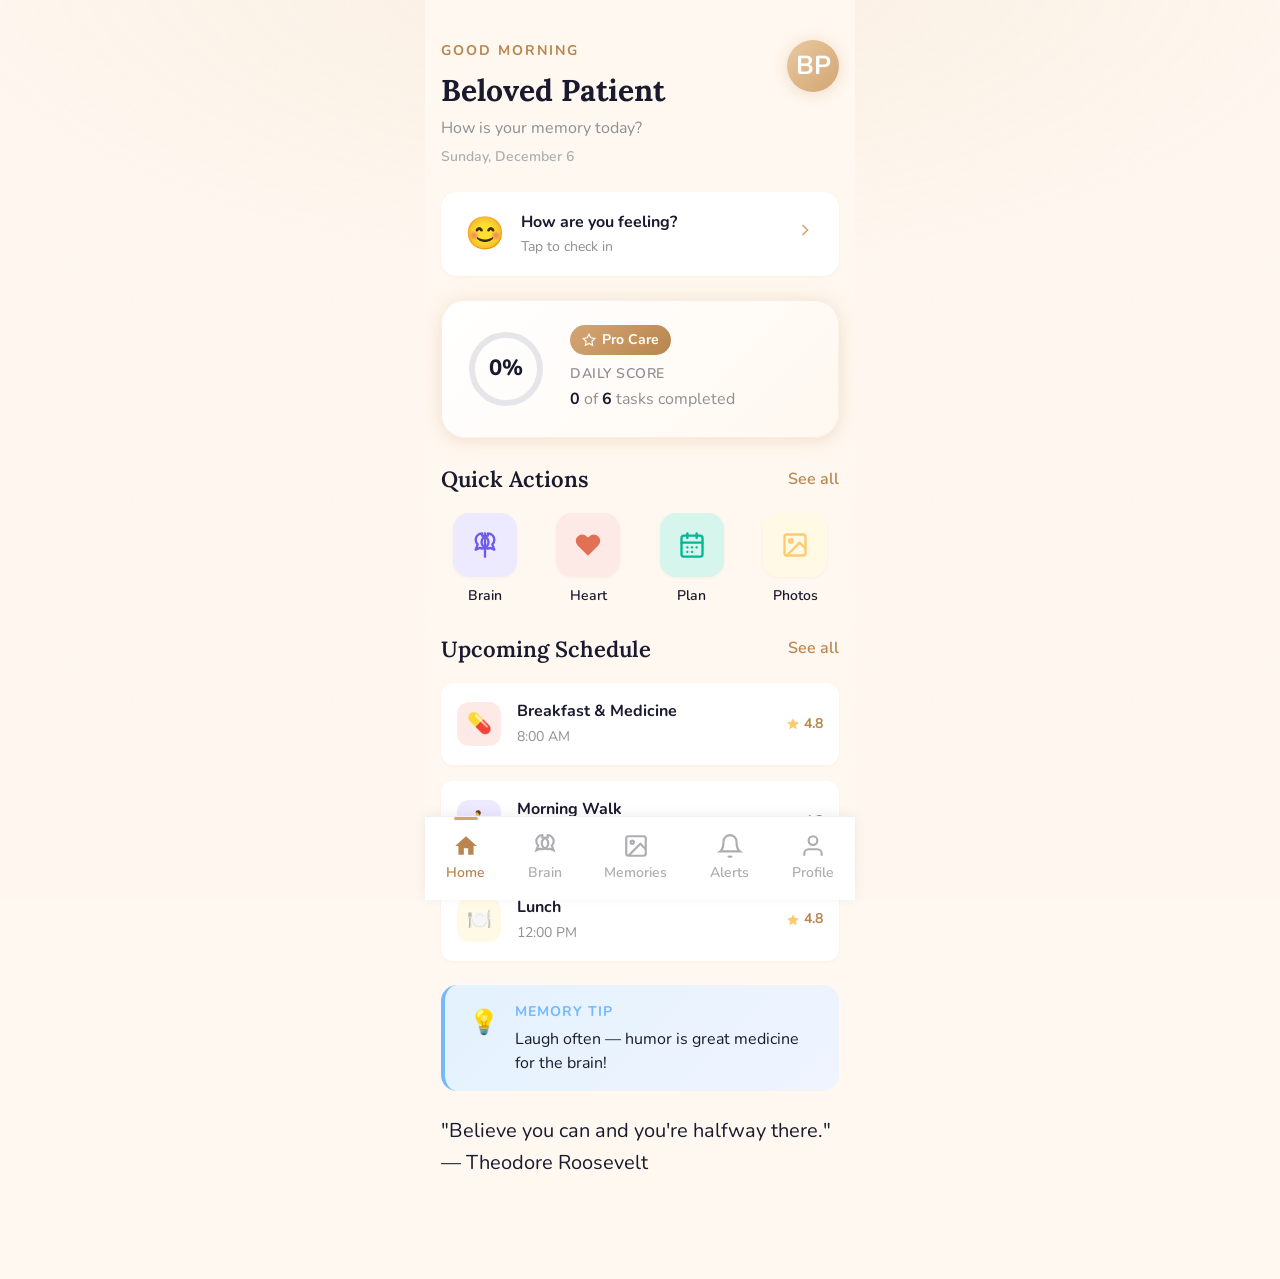
==== dashboard.html @ f06dc008 "v0.1" ====
<!doctype html>
<html lang="en">
  <head>
    <meta charset="UTF-8" />
    <meta
      name="viewport"
      content="width=device-width, initial-scale=1.0, user-scalable=no"
    />
    <meta name="theme-color" content="#D4A574" />
    <meta
      name="description"
      content="Aurea — Early Alzheimer's Care & Caregiver Support"
    />
    <link rel="manifest" href="/manifest.json" />
    <title>Aurea — Care Dashboard</title>
    <link rel="preconnect" href="https://fonts.googleapis.com" />
    <link
      href="https://fonts.googleapis.com/css2?family=Lora:wght@500;600;700&family=Nunito:wght@400;600;700;800&display=swap"
      rel="stylesheet"
    />
    <link rel="stylesheet" href="../assets/css/style.css" />
    <link rel="stylesheet" href="../assets/css/components.css" />
    <link rel="stylesheet" href="../assets/css/dashboard.css" />
    <link rel="icon" type="image/png" href="/assets/icons/aurea.png" />
    <link rel="apple-touch-icon" href="/assets/icons/aurea.png" />
  </head>
  <body>
    <!-- Loading Screen -->
    <div class="loading-screen" id="loadingScreen">
      <img
        src="/assets/icons/aurea.png"
        alt="Aurea"
        style="
          width: 64px;
          height: 64px;
          border-radius: 16px;
          margin-bottom: 12px;
        "
      />
      <div class="logo">Aurea</div>
      <div class="spinner"></div>
    </div>

    <div class="app-container" id="app">
      <div class="page-content page-enter">
        <!-- ===== HEADER / GREETING ===== -->
        <div class="dashboard-header stagger-1">
          <div class="greeting-section">
            <div class="greeting-label" id="greetingLabel">GOOD MORNING</div>
            <h1 class="greeting-name" id="greetingName">Beloved Patient</h1>
            <p class="greeting-subtitle">How is your memory today?</p>
            <p class="greeting-date" id="greetingDate">Saturday, February 14</p>
          </div>
          <div
            class="profile-avatar"
            id="profileAvatar"
            onclick="navigateTo('profile.html')"
          >
            <span id="avatarInitial">BP</span>
          </div>
        </div>

        <!-- ===== EMOTION STATUS (Quick check) ===== -->
        <div
          class="emotion-status stagger-2"
          id="emotionStatus"
          onclick="navigateTo('emotion.html')"
        >
          <span class="emotion-emoji" id="currentEmoji">😊</span>
          <div class="emotion-info">
            <div class="emotion-label" id="currentEmotionLabel">
              How are you feeling?
            </div>
            <div class="emotion-sublabel" id="currentEmotionSub">
              Tap to check in
            </div>
          </div>
          <div class="emotion-action">
            <svg
              viewBox="0 0 24 24"
              fill="none"
              stroke="currentColor"
              stroke-width="2"
            >
              <path d="M9 18l6-6-6-6" />
            </svg>
          </div>
        </div>

        <!-- ===== DAILY GOALS CARD ===== -->
        <div class="daily-goals-card stagger-3">
          <div class="progress-ring" id="progressRing">
            <svg width="80" height="80" viewBox="0 0 80 80">
              <circle class="bg" cx="40" cy="40" r="34" />
              <circle
                class="fill"
                cx="40"
                cy="40"
                r="34"
                stroke-dasharray="213.6"
                stroke-dashoffset="213.6"
                id="progressCircle"
              />
            </svg>
            <div class="percentage" id="progressPercent">0%</div>
          </div>
          <div class="goals-info">
            <div class="goals-badge">
              <svg
                viewBox="0 0 24 24"
                fill="none"
                stroke="currentColor"
                stroke-width="2"
              >
                <path
                  d="M12 2l3.09 6.26L22 9.27l-5 4.87 1.18 6.88L12 17.77l-6.18 3.25L7 14.14 2 9.27l6.91-1.01L12 2z"
                />
              </svg>
              Pro Care
            </div>
            <div class="goals-score-label">Daily Score</div>
            <div class="goals-tasks">
              <strong id="tasksCompleted">0</strong> of
              <strong id="tasksTotal">6</strong> tasks completed
            </div>
          </div>
        </div>

        <!-- ===== QUICK ACTIONS ===== -->
        <div class="section-header">
          <h2>Quick Actions</h2>
          <a href="#" class="see-all">See all</a>
        </div>
        <div class="quick-actions-grid stagger-4">
          <div class="quick-action-item" onclick="navigateTo('games.html')">
            <div class="quick-action-icon brain">
              <svg
                viewBox="0 0 24 24"
                fill="none"
                stroke="currentColor"
                stroke-width="2"
                stroke-linecap="round"
                stroke-linejoin="round"
              >
                <path
                  d="M9.5 2A5.5 5.5 0 0 0 4 7.5c0 1.58.67 3 1.74 4.01L4 16l3.5-1.5A5.5 5.5 0 0 0 9.5 15a5.5 5.5 0 0 0 0-11v-2z"
                />
                <path
                  d="M14.5 2A5.5 5.5 0 0 1 20 7.5c0 1.58-.67 3-1.74 4.01L20 16l-3.5-1.5A5.5 5.5 0 0 1 14.5 15a5.5 5.5 0 0 1 0-11v-2z"
                />
                <path d="M12 2v20" />
              </svg>
            </div>
            <span class="quick-action-label">Brain</span>
          </div>
          <div class="quick-action-item" onclick="navigateTo('emotion.html')">
            <div class="quick-action-icon heart">
              <svg viewBox="0 0 24 24" fill="currentColor">
                <path
                  d="M20.84 4.61a5.5 5.5 0 0 0-7.78 0L12 5.67l-1.06-1.06a5.5 5.5 0 0 0-7.78 7.78l1.06 1.06L12 21.23l7.78-7.78 1.06-1.06a5.5 5.5 0 0 0 0-7.78z"
                />
              </svg>
            </div>
            <span class="quick-action-label">Heart</span>
          </div>
          <div class="quick-action-item" onclick="navigateTo('reminders.html')">
            <div class="quick-action-icon plan">
              <svg
                viewBox="0 0 24 24"
                fill="none"
                stroke="currentColor"
                stroke-width="2"
                stroke-linecap="round"
                stroke-linejoin="round"
              >
                <rect x="3" y="4" width="18" height="18" rx="2" ry="2" />
                <line x1="16" y1="2" x2="16" y2="6" />
                <line x1="8" y1="2" x2="8" y2="6" />
                <line x1="3" y1="10" x2="21" y2="10" />
                <path d="M8 14h.01" />
                <path d="M12 14h.01" />
                <path d="M16 14h.01" />
                <path d="M8 18h.01" />
                <path d="M12 18h.01" />
              </svg>
            </div>
            <span class="quick-action-label">Plan</span>
          </div>
          <div class="quick-action-item" onclick="navigateTo('memory.html')">
            <div class="quick-action-icon photos">
              <svg
                viewBox="0 0 24 24"
                fill="none"
                stroke="currentColor"
                stroke-width="2"
                stroke-linecap="round"
                stroke-linejoin="round"
              >
                <rect x="3" y="3" width="18" height="18" rx="2" ry="2" />
                <circle cx="8.5" cy="8.5" r="1.5" />
                <polyline points="21 15 16 10 5 21" />
              </svg>
            </div>
            <span class="quick-action-label">Photos</span>
          </div>
        </div>

        <!-- ===== UPCOMING SCHEDULE ===== -->
        <div class="section-header">
          <h2>Upcoming Schedule</h2>
          <a href="reminders.html" class="see-all">See all</a>
        </div>
        <div class="schedule-list stagger-5" id="scheduleList">
          <!-- Populated by JS -->
        </div>

        <!-- ===== MEMORY TIP BANNER ===== -->
        <div class="tip-banner stagger-6" id="tipBanner">
          <span class="tip-icon">💡</span>
          <div class="tip-content">
            <div class="tip-label">Memory Tip</div>
            <div class="tip-text" id="tipText">
              Drink water to stay hydrated and keep your brain sharp!
            </div>
          </div>
        </div>

        <!-- ===== DAILY QUOTE ===== -->
        <div class="quote-card" id="quoteCard">
          <div class="quote-text" id="quoteText">
            "Every day is a new beginning. Take a deep breath, smile, and start
            again."
          </div>
          <div class="quote-author" id="quoteAuthor">— Daily Motivation</div>
        </div>
      </div>
      <!-- /page-content -->

      <!-- ===== BOTTOM NAVIGATION ===== -->
      <nav class="bottom-nav">
        <a href="dashboard.html" class="nav-item active">
          <svg viewBox="0 0 24 24" fill="currentColor">
            <path d="M10 20v-6h4v6h5v-8h3L12 3 2 12h3v8z" />
          </svg>
          <span>Home</span>
        </a>
        <a href="games.html" class="nav-item">
          <svg
            viewBox="0 0 24 24"
            fill="none"
            stroke="currentColor"
            stroke-width="2"
          >
            <path
              d="M9.5 2A5.5 5.5 0 0 0 4 7.5c0 1.58.67 3 1.74 4.01L4 16l3.5-1.5A5.5 5.5 0 0 0 9.5 15a5.5 5.5 0 0 0 0-11v-2z"
            />
            <path
              d="M14.5 2A5.5 5.5 0 0 1 20 7.5c0 1.58-.67 3-1.74 4.01L20 16l-3.5-1.5A5.5 5.5 0 0 1 14.5 15a5.5 5.5 0 0 1 0-11v-2z"
            />
          </svg>
          <span>Brain</span>
        </a>
        <a href="memory.html" class="nav-item">
          <svg
            viewBox="0 0 24 24"
            fill="none"
            stroke="currentColor"
            stroke-width="2"
          >
            <rect x="3" y="3" width="18" height="18" rx="2" ry="2" />
            <circle cx="8.5" cy="8.5" r="1.5" />
            <polyline points="21 15 16 10 5 21" />
          </svg>
          <span>Memories</span>
        </a>
        <a href="alerts.html" class="nav-item">
          <svg
            viewBox="0 0 24 24"
            fill="none"
            stroke="currentColor"
            stroke-width="2"
          >
            <path d="M18 8A6 6 0 0 0 6 8c0 7-3 9-3 9h18s-3-2-3-9" />
            <path d="M13.73 21a2 2 0 0 1-3.46 0" />
          </svg>
          <span>Alerts</span>
          <span class="nav-badge hidden" id="alertBadge">0</span>
        </a>
        <a href="profile.html" class="nav-item">
          <svg
            viewBox="0 0 24 24"
            fill="none"
            stroke="currentColor"
            stroke-width="2"
          >
            <path d="M20 21v-2a4 4 0 0 0-4-4H8a4 4 0 0 0-4 4v2" />
            <circle cx="12" cy="7" r="4" />
          </svg>
          <span>Profile</span>
        </a>
      </nav>
    </div>
    <!-- /app-container -->

    <!-- ===== SUGGESTION MODAL (Auto-trigger for negative emotions) ===== -->
    <div class="dialog-overlay" id="suggestionDialog">
      <div class="dialog">
        <div class="dialog-icon" id="suggestionIcon">💛</div>
        <h3 id="suggestionTitle">We're here for you</h3>
        <p id="suggestionText">
          Would you like to look at some happy memories or play a fun brain
          game?
        </p>
        <div class="dialog-actions">
          <button
            class="btn btn-secondary"
            onclick="
              navigateTo('memory.html');
              closeSuggestion();
            "
          >
            📸 Memories
          </button>
          <button
            class="btn btn-primary"
            onclick="
              navigateTo('games.html');
              closeSuggestion();
            "
          >
            🧠 Games
          </button>
        </div>
        <button
          class="btn btn-ghost btn-block mt-md"
          onclick="closeSuggestion()"
        >
          Maybe later
        </button>
      </div>
    </div>

    <!-- Toast Container -->
    <div class="toast-container" id="toastContainer"></div>

    <script src="../assets/js/firebase-config.js"></script>
    <script src="../assets/js/app.js"></script>
    <script src="../assets/js/automation.js"></script>
    <script src="../assets/js/walkthrough.js"></script>
    <script>
      document.addEventListener("DOMContentLoaded", () => {
        initDashboard();
      });
      if ("serviceWorker" in navigator) {
        navigator.serviceWorker.register("/sw.js").catch(() => {});
      }
    </script>
  </body>
</html>
---- assets/css/style.css ----
/* ============================================
   AUREA — Global Design System
   Alzheimer's Care & Caregiver Support App
   ============================================ */

/* --- Google Fonts Import --- */
@import url('https://fonts.googleapis.com/css2?family=Lora:wght@500;600;700&family=Nunito:wght@300;400;500;600;700;800&display=swap');

/* --- CSS Custom Properties (Design Tokens) --- */
:root {
  /* Primary Colors */
  --color-primary: #D4A574;
  --color-primary-light: #E8C9A0;
  --color-primary-dark: #B8864E;
  --color-primary-bg: #FFF8F0;

  /* Background */
  --color-bg: #FFF8F0;
  --color-bg-card: #FFFFFF;
  --color-bg-overlay: rgba(26, 26, 46, 0.5);

  /* Text */
  --color-text-primary: #1A1A2E;
  --color-text-secondary: #8E8E93;
  --color-text-tertiary: #AEAEB2;
  --color-text-inverse: #FFFFFF;

  /* Accents */
  --color-brain: #6C5CE7;
  --color-brain-bg: #EDE9FE;
  --color-heart: #E17055;
  --color-heart-bg: #FDEAE6;
  --color-plan: #00B894;
  --color-plan-bg: #D5F5ED;
  --color-photos: #FDCB6E;
  --color-photos-bg: #FFF9E6;

  /* Emotion Colors */
  --color-happy: #00B894;
  --color-sad: #74B9FF;
  --color-angry: #FF7675;
  --color-worried: #FDCB6E;
  --color-calm: #A29BFE;
  --color-confused: #FD79A8;
  --color-tired: #636E72;
  --color-loved: #E17055;

  /* Semantic */
  --color-success: #00B894;
  --color-warning: #FDCB6E;
  --color-danger: #FF7675;
  --color-info: #74B9FF;

  /* Aliases */
  --color-text: var(--color-text-primary);
  --color-bg-elevated: #F5F0EB;
  --color-border: #E5E5EA;
  --gradient-primary: linear-gradient(135deg, var(--color-primary), var(--color-primary-dark));

  /* Shadows — warm-tinted for golden atmosphere */
  --shadow-sm: 0 1px 3px rgba(184, 134, 78, 0.08);
  --shadow-md: 0 4px 14px rgba(184, 134, 78, 0.10);
  --shadow-lg: 0 8px 24px rgba(184, 134, 78, 0.14);
  --shadow-xl: 0 12px 40px rgba(184, 134, 78, 0.18);
  --shadow-glow: 0 0 24px rgba(212, 165, 116, 0.18);

  /* Border Radius */
  --radius-sm: 8px;
  --radius-md: 12px;
  --radius-lg: 16px;
  --radius-xl: 24px;
  --radius-full: 50%;

  /* Spacing */
  --space-xs: 4px;
  --space-sm: 8px;
  --space-md: 16px;
  --space-lg: 24px;
  --space-xl: 32px;
  --space-2xl: 48px;

  /* Typography */
  --font-family: 'Nunito', -apple-system, BlinkMacSystemFont, 'Segoe UI', sans-serif;
  --font-display: 'Lora', Georgia, 'Times New Roman', serif;
  --font-size-xs: 0.7rem;      /* 14px */
  --font-size-sm: 0.8rem;      /* 16px */
  --font-size-base: 1rem;      /* 20px */
  --font-size-lg: 1.1rem;      /* 22px */
  --font-size-xl: 1.3rem;      /* 26px */
  --font-size-2xl: 1.5rem;     /* 30px */
  --font-size-3xl: 1.9rem;     /* 38px */

  /* Transitions */
  --transition-fast: 150ms ease;
  --transition-base: 250ms ease;
  --transition-slow: 400ms ease;
  --transition-spring: 350ms cubic-bezier(0.34, 1.56, 0.64, 1);

  /* Z-index */
  --z-nav: 100;
  --z-modal: 200;
  --z-overlay: 150;
  --z-toast: 300;
}

/* --- Reset & Base --- */
*, *::before, *::after {
  box-sizing: border-box;
  margin: 0;
  padding: 0;
}

html {
  font-size: 20px;
  -webkit-text-size-adjust: 100%;
  scroll-behavior: smooth;
}

body {
  font-family: var(--font-family);
  font-size: var(--font-size-base);
  font-weight: 400;
  line-height: 1.6;
  color: var(--color-text-primary);
  background-color: var(--color-bg);
  min-height: 100vh;
  -webkit-font-smoothing: antialiased;
  -moz-osx-font-smoothing: grayscale;
  overflow-x: hidden;
}

/* Warm atmospheric background — subtle grain + radial glow */
body::before {
  content: '';
  position: fixed;
  inset: 0;
  pointer-events: none;
  z-index: 0;
  background:
    radial-gradient(ellipse 80% 50% at 50% -5%, rgba(212, 165, 116, 0.10) 0%, transparent 70%),
    url("data:image/svg+xml,%3Csvg viewBox='0 0 256 256' xmlns='http://www.w3.org/2000/svg'%3E%3Cfilter id='n'%3E%3CfeTurbulence type='fractalNoise' baseFrequency='0.85' numOctaves='4' stitchTiles='stitch'/%3E%3C/filter%3E%3Crect width='100%25' height='100%25' filter='url(%23n)' opacity='0.035'/%3E%3C/svg%3E");
  background-size: 100% 100%, 200px 200px;
}

a {
  color: var(--color-primary-dark);
  text-decoration: none;
  transition: color var(--transition-fast);
}

a:hover {
  color: var(--color-primary);
}

img {
  max-width: 100%;
  height: auto;
  display: block;
}

button {
  font-family: var(--font-family);
  cursor: pointer;
  border: none;
  outline: none;
  background: none;
  font-size: var(--font-size-base);
}

input, select, textarea {
  font-family: var(--font-family);
  font-size: var(--font-size-base);
  border: none;
  outline: none;
}

ul, ol {
  list-style: none;
}

/* --- App Shell --- */
.app-container {
  max-width: 430px;
  margin: 0 auto;
  min-height: 100vh;
  background: var(--color-bg);
  position: relative;
  overflow-x: hidden;
}

.page-content {
  padding: var(--space-md);
  padding-bottom: 100px; /* Space for bottom nav */
}

/* --- Typography Classes --- */
.text-eyebrow {
  font-size: var(--font-size-xs);
  font-weight: 700;
  text-transform: uppercase;
  letter-spacing: 1.5px;
  color: var(--color-text-secondary);
}

.text-h1 {
  font-family: var(--font-display);
  font-size: var(--font-size-3xl);
  font-weight: 700;
  line-height: 1.2;
  color: var(--color-text-primary);
}

.text-h2 {
  font-family: var(--font-display);
  font-size: var(--font-size-xl);
  font-weight: 600;
  line-height: 1.3;
  color: var(--color-text-primary);
}

.text-h3 {
  font-family: var(--font-display);
  font-size: var(--font-size-lg);
  font-weight: 600;
  line-height: 1.4;
}

.text-body {
  font-size: var(--font-size-base);
  font-weight: 400;
  color: var(--color-text-secondary);
}

.text-caption {
  font-size: var(--font-size-sm);
  font-weight: 400;
  color: var(--color-text-secondary);
}

.text-small {
  font-size: var(--font-size-xs);
  color: var(--color-text-tertiary);
}

/* --- Card Components --- */
.card {
  background: var(--color-bg-card);
  border-radius: var(--radius-lg);
  padding: var(--space-lg);
  box-shadow: var(--shadow-md);
  transition: transform var(--transition-base), box-shadow var(--transition-base);
}

.card:hover {
  transform: translateY(-2px);
  box-shadow: var(--shadow-lg), var(--shadow-glow);
}

.card-flat {
  background: var(--color-bg-card);
  border-radius: var(--radius-lg);
  padding: var(--space-lg);
}

/* --- Button Components --- */
.btn {
  display: inline-flex;
  align-items: center;
  justify-content: center;
  gap: var(--space-sm);
  padding: 14px 28px;
  border-radius: var(--radius-md);
  font-weight: 600;
  font-size: var(--font-size-base);
  transition: all var(--transition-base);
  min-height: 48px;
  min-width: 48px;
}

.btn-primary {
  background: linear-gradient(135deg, var(--color-primary), var(--color-primary-dark));
  color: var(--color-text-inverse);
  box-shadow: 0 4px 12px rgba(212, 165, 116, 0.4);
}

.btn-primary:hover {
  transform: translateY(-1px);
  box-shadow: 0 6px 16px rgba(212, 165, 116, 0.5);
}

.btn-primary:active {
  transform: translateY(0) scale(0.97);
}

.btn:active:not(.btn-primary) {
  transform: scale(0.97);
  transition-duration: 80ms;
}

.btn-secondary {
  background: var(--color-bg-card);
  color: var(--color-text-primary);
  border: 2px solid var(--color-primary-light);
}

.btn-secondary:hover {
  background: var(--color-primary-bg);
  border-color: var(--color-primary);
}

.btn-ghost {
  color: var(--color-primary-dark);
  background: transparent;
}

.btn-ghost:hover {
  background: var(--color-primary-bg);
}

.btn-danger {
  background: var(--color-danger);
  color: var(--color-text-inverse);
}

.btn-block {
  width: 100%;
}

.btn-sm {
  padding: 8px 16px;
  font-size: var(--font-size-sm);
  min-height: 36px;
}

.btn-icon {
  padding: 12px;
  border-radius: var(--radius-full);
}

/* --- Input Components --- */
.input-group {
  margin-bottom: var(--space-md);
}

.input-group label {
  display: block;
  font-size: var(--font-size-sm);
  font-weight: 600;
  color: var(--color-text-primary);
  margin-bottom: var(--space-xs);
}

.input-field {
  width: 100%;
  padding: 14px 16px;
  background: var(--color-bg-card);
  border: 2px solid #E5E5EA;
  border-radius: var(--radius-md);
  font-size: var(--font-size-base);
  color: var(--color-text-primary);
  transition: border-color var(--transition-fast);
}

.input-field:focus {
  border-color: var(--color-primary);
  box-shadow: 0 0 0 4px rgba(212, 165, 116, 0.15);
}

.input-field::placeholder {
  color: var(--color-text-tertiary);
}

/* --- Badge --- */
.badge {
  display: inline-flex;
  align-items: center;
  gap: var(--space-xs);
  padding: 4px 12px;
  border-radius: 20px;
  font-size: var(--font-size-xs);
  font-weight: 700;
}

.badge-primary {
  background: var(--color-primary-bg);
  color: var(--color-primary-dark);
}

.badge-success {
  background: var(--color-plan-bg);
  color: #00997A;
}

.badge-warning {
  background: rgba(253, 203, 110, 0.2);
  color: #CC9F00;
}

.badge-danger {
  background: rgba(255, 118, 117, 0.2);
  color: #CC4E4D;
}

/* --- Bottom Navigation --- */
.bottom-nav {
  position: fixed;
  bottom: 0;
  left: 50%;
  transform: translateX(-50%);
  width: 100%;
  max-width: 430px;
  background: var(--color-bg-card);
  border-top: 1px solid rgba(0, 0, 0, 0.06);
  display: flex;
  justify-content: space-around;
  align-items: center;
  padding: 8px 0;
  padding-bottom: max(8px, env(safe-area-inset-bottom));
  z-index: var(--z-nav);
  box-shadow: 0 -2px 12px rgba(0, 0, 0, 0.06);
}

.nav-item {
  display: flex;
  flex-direction: column;
  align-items: center;
  gap: 3px;
  padding: 8px 14px;
  color: var(--color-text-tertiary);
  font-size: var(--font-size-xs);
  font-weight: 600;
  text-decoration: none;
  transition: color var(--transition-fast);
  position: relative;
  border-radius: var(--radius-sm);
  min-height: 48px;
  min-width: 48px;
}

.nav-item:hover {
  color: var(--color-primary);
}

.nav-item.active {
  color: var(--color-primary-dark);
}

.nav-item.active::before {
  content: '';
  position: absolute;
  top: -8px;
  left: 50%;
  transform: translateX(-50%);
  width: 24px;
  height: 3px;
  background: var(--color-primary);
  border-radius: 2px;
}

.nav-item svg {
  width: 26px;
  height: 26px;
}

.nav-badge {
  position: absolute;
  top: 0;
  right: 4px;
  width: 18px;
  height: 18px;
  background: var(--color-danger);
  color: white;
  font-size: 10px;
  font-weight: 700;
  border-radius: 50%;
  display: flex;
  align-items: center;
  justify-content: center;
}

/* --- Section Header --- */
.section-header {
  display: flex;
  justify-content: space-between;
  align-items: center;
  margin-bottom: var(--space-md);
}

.section-header h2 {
  font-family: var(--font-display);
  font-size: var(--font-size-lg);
  font-weight: 600;
}

.section-header .see-all {
  font-size: var(--font-size-sm);
  font-weight: 600;
  color: var(--color-primary-dark);
}

/* --- Modal --- */
.modal-overlay {
  position: fixed;
  inset: 0;
  background: var(--color-bg-overlay);
  z-index: var(--z-overlay);
  display: flex;
  align-items: flex-end;
  justify-content: center;
  opacity: 0;
  pointer-events: none;
  transition: opacity var(--transition-base);
}

.modal-overlay.active {
  opacity: 1;
  pointer-events: auto;
}

.modal {
  background: var(--color-bg-card);
  border-radius: var(--radius-xl) var(--radius-xl) 0 0;
  max-width: 430px;
  width: 100%;
  max-height: 90vh;
  padding: var(--space-lg);
  transform: translateY(100%);
  transition: transform var(--transition-slow);
  overflow-y: auto;
}

.modal-overlay.active .modal {
  transform: translateY(0);
}

.modal-handle {
  width: 40px;
  height: 4px;
  background: var(--color-text-tertiary);
  border-radius: 2px;
  margin: 0 auto var(--space-lg);
}

/* --- Toast / Notification --- */
.toast-container {
  position: fixed;
  top: 20px;
  left: 50%;
  transform: translateX(-50%);
  width: calc(100% - 32px);
  max-width: 400px;
  z-index: var(--z-toast);
  display: flex;
  flex-direction: column;
  gap: var(--space-sm);
}

.toast {
  background: var(--color-bg-card);
  border-radius: var(--radius-md);
  padding: var(--space-md);
  box-shadow: var(--shadow-xl);
  display: flex;
  align-items: center;
  gap: var(--space-md);
  animation: slideDown 0.3s ease, fadeOut 0.3s ease 4.7s forwards;
}

@keyframes slideDown {
  from { transform: translateY(-20px); opacity: 0; }
  to { transform: translateY(0); opacity: 1; }
}

@keyframes fadeOut {
  to { transform: translateY(-20px); opacity: 0; }
}

.toast-icon {
  width: 40px;
  height: 40px;
  border-radius: var(--radius-sm);
  display: flex;
  align-items: center;
  justify-content: center;
  flex-shrink: 0;
}

/* --- Progress Ring --- */
.progress-ring {
  position: relative;
  width: 80px;
  height: 80px;
}

.progress-ring svg {
  transform: rotate(-90deg);
}

.progress-ring circle {
  fill: none;
  stroke-width: 6;
  stroke-linecap: round;
}

.progress-ring .bg {
  stroke: #E5E5EA;
}

.progress-ring .fill {
  stroke: var(--color-primary);
  transition: stroke-dashoffset 0.6s ease;
}

.progress-ring .percentage {
  position: absolute;
  inset: 0;
  display: flex;
  align-items: center;
  justify-content: center;
  font-size: var(--font-size-lg);
  font-weight: 800;
  color: var(--color-text-primary);
}

/* --- Utilities --- */
.flex { display: flex; }
.flex-col { flex-direction: column; }
.items-center { align-items: center; }
.justify-center { justify-content: center; }
.justify-between { justify-content: space-between; }
.gap-xs { gap: var(--space-xs); }
.gap-sm { gap: var(--space-sm); }
.gap-md { gap: var(--space-md); }
.gap-lg { gap: var(--space-lg); }
.text-center { text-align: center; }
.w-full { width: 100%; }
.mt-sm { margin-top: var(--space-sm); }
.mt-md { margin-top: var(--space-md); }
.mt-lg { margin-top: var(--space-lg); }
.mb-sm { margin-bottom: var(--space-sm); }
.mb-md { margin-bottom: var(--space-md); }
.mb-lg { margin-bottom: var(--space-lg); }
.hidden { display: none !important; }

/* --- Page Transition --- */
.page-enter {
  animation: pageSlideIn 0.3s ease;
}

@keyframes pageSlideIn {
  from { opacity: 0; transform: translateX(20px); }
  to { opacity: 1; transform: translateX(0); }
}

/* --- Staggered Reveal Animations --- */
@keyframes fadeSlideUp {
  from { opacity: 0; transform: translateY(18px); }
  to { opacity: 1; transform: translateY(0); }
}

.stagger-1, .stagger-2, .stagger-3,
.stagger-4, .stagger-5, .stagger-6 {
  opacity: 0;
  animation: fadeSlideUp 0.5s cubic-bezier(0.22, 1, 0.36, 1) forwards;
}

.stagger-1 { animation-delay: 0.05s; }
.stagger-2 { animation-delay: 0.12s; }
.stagger-3 { animation-delay: 0.20s; }
.stagger-4 { animation-delay: 0.28s; }
.stagger-5 { animation-delay: 0.36s; }
.stagger-6 { animation-delay: 0.44s; }

/* --- Loading Spinner --- */
.spinner {
  width: 40px;
  height: 40px;
  border: 3px solid #E5E5EA;
  border-top-color: var(--color-primary);
  border-radius: 50%;
  animation: spin 0.8s linear infinite;
}

@keyframes spin {
  to { transform: rotate(360deg); }
}

.loading-screen {
  position: fixed;
  inset: 0;
  background:
    radial-gradient(ellipse 60% 40% at 50% 45%, rgba(212, 165, 116, 0.12) 0%, transparent 70%),
    var(--color-bg);
  display: flex;
  flex-direction: column;
  align-items: center;
  justify-content: center;
  gap: var(--space-lg);
  z-index: 999;
}

.loading-screen .logo {
  font-family: var(--font-display);
  font-size: var(--font-size-3xl);
  font-weight: 700;
  color: var(--color-primary-dark);
  animation: logoBreathe 2s ease-in-out infinite;
  letter-spacing: 0.5px;
}

@keyframes logoBreathe {
  0%, 100% { opacity: 0.7; transform: scale(0.98); }
  50% { opacity: 1; transform: scale(1); }
}

/* --- Empty State --- */
.empty-state {
  text-align: center;
  padding: var(--space-2xl) var(--space-lg);
}

.empty-state svg {
  width: 80px;
  height: 80px;
  margin-bottom: var(--space-md);
  color: var(--color-text-tertiary);
}

.empty-state h3 {
  font-family: var(--font-display);
  font-size: var(--font-size-lg);
  font-weight: 600;
  margin-bottom: var(--space-sm);
}

.empty-state p {
  color: var(--color-text-secondary);
  margin-bottom: var(--space-lg);
}

/* --- Scrollbar --- */
::-webkit-scrollbar {
  width: 4px;
}

::-webkit-scrollbar-track {
  background: transparent;
}

::-webkit-scrollbar-thumb {
  background: var(--color-text-tertiary);
  border-radius: 2px;
}

/* --- Selection --- */
::selection {
  background: var(--color-primary-light);
  color: var(--color-text-primary);
}
---- assets/css/components.css ----
/* ============================================
   AUREA — Reusable Components
   ============================================ */

/* --- Tab Bar --- */
.tab-bar {
  display: flex;
  background: var(--color-bg-card);
  border-radius: var(--radius-md);
  padding: 4px;
  gap: 4px;
  margin-bottom: var(--space-lg);
  box-shadow: var(--shadow-sm);
}

.tab-item {
  flex: 1;
  padding: 10px 8px;
  text-align: center;
  font-size: var(--font-size-sm);
  font-weight: 600;
  color: var(--color-text-secondary);
  border-radius: var(--radius-sm);
  transition: all var(--transition-base);
  cursor: pointer;
}

.tab-item.active {
  background: var(--color-primary);
  color: white;
  box-shadow: var(--shadow-sm);
}

.tab-item:hover:not(.active) {
  background: var(--color-primary-bg);
  color: var(--color-primary-dark);
}

/* --- Page Header with Back Button --- */
.page-header {
  display: flex;
  align-items: center;
  gap: var(--space-md);
  padding: var(--space-md) 0;
  margin-bottom: var(--space-md);
}

.back-btn {
  width: 48px;
  height: 48px;
  border-radius: var(--radius-full);
  background: var(--color-bg-card);
  display: flex;
  align-items: center;
  justify-content: center;
  box-shadow: var(--shadow-sm);
  color: var(--color-text-primary);
  transition: all var(--transition-fast);
  flex-shrink: 0;
}

.back-btn:hover {
  background: var(--color-primary-bg);
  color: var(--color-primary-dark);
}

.back-btn svg {
  width: 20px;
  height: 20px;
}

.page-header-title {
  font-family: var(--font-display);
  font-size: var(--font-size-xl);
  font-weight: 600;
}

.page-header-right {
  margin-left: auto;
}

/* --- Toggle Switch --- */
.toggle {
  position: relative;
  width: 52px;
  height: 28px;
  flex-shrink: 0;
}

.toggle input {
  opacity: 0;
  width: 0;
  height: 0;
}

.toggle-slider {
  position: absolute;
  inset: 0;
  background: #E5E5EA;
  border-radius: 14px;
  cursor: pointer;
  transition: background var(--transition-base);
}

.toggle-slider::before {
  content: '';
  position: absolute;
  top: 2px;
  left: 2px;
  width: 24px;
  height: 24px;
  background: white;
  border-radius: 50%;
  box-shadow: var(--shadow-sm);
  transition: transform var(--transition-base);
}

.toggle input:checked + .toggle-slider {
  background: var(--color-primary);
}

.toggle input:checked + .toggle-slider::before {
  transform: translateX(24px);
}

/* --- Floating Action Button --- */
.fab {
  position: fixed;
  bottom: 90px;
  right: calc(50% - 200px);
  width: 56px;
  height: 56px;
  border-radius: var(--radius-full);
  background: linear-gradient(135deg, var(--color-primary), var(--color-primary-dark));
  color: white;
  display: flex;
  align-items: center;
  justify-content: center;
  box-shadow: 0 6px 20px rgba(212, 165, 116, 0.5);
  z-index: 50;
  transition: transform var(--transition-base);
}

.fab:hover {
  transform: scale(1.1);
}

.fab svg {
  width: 24px;
  height: 24px;
}

@media (max-width: 430px) {
  .fab {
    right: 20px;
  }
}

/* --- Dialog / Confirm --- */
.dialog-overlay {
  position: fixed;
  inset: 0;
  background: var(--color-bg-overlay);
  z-index: var(--z-overlay);
  display: flex;
  align-items: center;
  justify-content: center;
  padding: var(--space-lg);
  opacity: 0;
  pointer-events: none;
  transition: opacity var(--transition-base);
}

.dialog-overlay.active {
  opacity: 1;
  pointer-events: auto;
}

.dialog {
  background: var(--color-bg-card);
  border-radius: var(--radius-xl);
  padding: var(--space-xl);
  max-width: 340px;
  width: 100%;
  text-align: center;
  transform: scale(0.9);
  transition: transform var(--transition-base);
}

.dialog-overlay.active .dialog {
  transform: scale(1);
}

.dialog-icon {
  font-size: 48px;
  margin-bottom: var(--space-md);
}

.dialog h3 {
  font-size: var(--font-size-lg);
  font-weight: 700;
  margin-bottom: var(--space-sm);
}

.dialog p {
  font-size: var(--font-size-sm);
  color: var(--color-text-secondary);
  margin-bottom: var(--space-lg);
  line-height: 1.5;
}

.dialog-actions {
  display: flex;
  gap: var(--space-sm);
}

.dialog-actions .btn {
  flex: 1;
}

/* --- Chip / Tag --- */
.chip {
  display: inline-flex;
  align-items: center;
  gap: 6px;
  padding: 6px 14px;
  border-radius: 20px;
  font-size: var(--font-size-xs);
  font-weight: 600;
  background: var(--color-bg);
  color: var(--color-text-primary);
  border: 1px solid #E5E5EA;
  cursor: pointer;
  transition: all var(--transition-fast);
}

.chip.active {
  background: var(--color-primary);
  color: white;
  border-color: var(--color-primary);
}

.chip:hover:not(.active) {
  border-color: var(--color-primary);
  color: var(--color-primary-dark);
}

/* --- Search Bar --- */
.search-bar {
  display: flex;
  align-items: center;
  gap: var(--space-sm);
  background: var(--color-bg-card);
  border: 2px solid #E5E5EA;
  border-radius: var(--radius-md);
  padding: 0 var(--space-md);
  transition: border-color var(--transition-fast);
  margin-bottom: var(--space-md);
}

.search-bar:focus-within {
  border-color: var(--color-primary);
}

.search-bar svg {
  width: 20px;
  height: 20px;
  color: var(--color-text-tertiary);
  flex-shrink: 0;
}

.search-bar input {
  flex: 1;
  padding: 12px 0;
  background: transparent;
}

/* --- Skeleton Loading --- */
.skeleton {
  background: linear-gradient(90deg, #f0f0f0 25%, #e0e0e0 50%, #f0f0f0 75%);
  background-size: 200% 100%;
  animation: shimmer 1.5s infinite;
  border-radius: var(--radius-sm);
}

@keyframes shimmer {
  0% { background-position: 200% 0; }
  100% { background-position: -200% 0; }
}

.skeleton-text {
  height: 16px;
  margin-bottom: 8px;
}

.skeleton-title {
  height: 24px;
  width: 60%;
  margin-bottom: 12px;
}

.skeleton-circle {
  width: 48px;
  height: 48px;
  border-radius: 50%;
}

.skeleton-card {
  height: 120px;
  border-radius: var(--radius-lg);
}

/* --- Swipe Hint --- */
.swipe-hint {
  text-align: center;
  padding: var(--space-md);
  color: var(--color-text-tertiary);
  font-size: var(--font-size-xs);
  font-weight: 600;
}

.swipe-hint::before {
  content: '← ';
}

.swipe-hint::after {
  content: ' →';
}

/* --- Tab (alias for pages using .tab instead of .tab-item) --- */
.tab {
  flex: 1;
  padding: 12px 8px;
  text-align: center;
  font-size: var(--font-size-sm);
  font-weight: 600;
  color: var(--color-text-secondary);
  border-radius: var(--radius-sm);
  transition: all var(--transition-base);
  cursor: pointer;
  background: transparent;
  border: none;
}

.tab.active {
  background: var(--color-primary);
  color: white;
  box-shadow: var(--shadow-sm);
}

.tab:hover:not(.active) {
  background: var(--color-primary-bg);
  color: var(--color-primary-dark);
}

/* --- Modal System --- */
.modal {
  position: fixed;
  inset: 0;
  z-index: var(--z-modal);
  display: flex;
  align-items: flex-end;
  justify-content: center;
  opacity: 0;
  pointer-events: none;
  transition: opacity var(--transition-base);
}

.modal.active {
  opacity: 1;
  pointer-events: auto;
}

.modal-backdrop {
  position: absolute;
  inset: 0;
  background: var(--color-bg-overlay);
}

.modal-content {
  position: relative;
  background: var(--color-bg-card);
  border-radius: var(--radius-xl) var(--radius-xl) 0 0;
  padding: var(--space-lg);
  width: 100%;
  max-width: 430px;
  max-height: 85vh;
  overflow-y: auto;
  transform: translateY(100%);
  transition: transform var(--transition-slow);
  box-shadow: var(--shadow-xl);
}

.modal.active .modal-content {
  transform: translateY(0);
}

.modal-header {
  display: flex;
  align-items: center;
  justify-content: space-between;
  margin-bottom: var(--space-lg);
}

.modal-close {
  width: 36px;
  height: 36px;
  border-radius: var(--radius-full);
  background: var(--color-bg-elevated, #F5F0EB);
  border: none;
  font-size: 18px;
  display: flex;
  align-items: center;
  justify-content: center;
  cursor: pointer;
  color: var(--color-text-primary);
  transition: background var(--transition-fast);
}

.modal-close:hover {
  background: #E8E3DE;
}

/* --- Form Elements --- */
.form-group {
  margin-bottom: var(--space-md);
}

.form-label {
  display: block;
  font-size: var(--font-size-sm);
  font-weight: 700;
  color: var(--color-text-primary);
  margin-bottom: 6px;
}

.form-input,
.form-input[type="text"],
.form-input[type="email"],
.form-input[type="tel"],
.form-input[type="time"],
.form-input[type="password"],
select.form-input,
textarea.form-input {
  width: 100%;
  padding: 14px 16px;
  font-family: var(--font-family);
  font-size: var(--font-size-base);
  font-weight: 500;
  color: var(--color-text-primary);
  background: var(--color-bg);
  border: 2px solid var(--color-border, #E5E5EA);
  border-radius: var(--radius-md);
  outline: none;
  transition: border-color var(--transition-fast);
  -webkit-appearance: none;
  appearance: none;
}

.form-input:focus {
  border-color: var(--color-primary);
}

.form-input::placeholder {
  color: var(--color-text-tertiary);
}

textarea.form-input {
  resize: vertical;
  line-height: 1.5;
}

.category-chips {
  display: flex;
  flex-wrap: wrap;
  gap: 8px;
}

.toggle-label {
  display: flex;
  align-items: center;
  justify-content: space-between;
  gap: var(--space-md);
  font-size: var(--font-size-sm);
  font-weight: 600;
  color: var(--color-text-primary);
}

/* --- Walkthrough / Onboarding --- */
.walkthrough-overlay {
  position: fixed;
  inset: 0;
  background: rgba(0, 0, 0, 0.6);
  z-index: 500;
  transition: opacity 0.3s ease;
}

.walkthrough-spotlight {
  position: absolute;
  border-radius: var(--radius-md);
  box-shadow: 0 0 0 9999px rgba(0, 0, 0, 0.6);
  z-index: 501;
  transition: all 0.4s ease;
  pointer-events: none;
}

.walkthrough-tooltip {
  position: absolute;
  z-index: 502;
  background: var(--color-bg-card);
  border-radius: var(--radius-lg);
  padding: var(--space-lg);
  max-width: 320px;
  width: calc(100vw - 40px);
  box-shadow: var(--shadow-xl);
  animation: tooltipPop 0.3s ease;
}

@keyframes tooltipPop {
  from { opacity: 0; transform: translateY(10px) scale(0.95); }
  to { opacity: 1; transform: translateY(0) scale(1); }
}

.walkthrough-tooltip h3 {
  font-size: var(--font-size-lg);
  font-weight: 700;
  margin-bottom: 6px;
  color: var(--color-text-primary);
}

.walkthrough-tooltip p {
  font-size: var(--font-size-sm);
  color: var(--color-text-secondary);
  line-height: 1.5;
  margin-bottom: var(--space-md);
}

.walkthrough-footer {
  display: flex;
  align-items: center;
  justify-content: space-between;
  gap: var(--space-sm);
}

.walkthrough-dots {
  display: flex;
  gap: 6px;
}

.walkthrough-dot {
  width: 8px;
  height: 8px;
  border-radius: 50%;
  background: var(--color-border, #E5E5EA);
  transition: all 0.2s;
}

.walkthrough-dot.active {
  background: var(--color-primary);
  width: 20px;
  border-radius: 4px;
}

.walkthrough-actions {
  display: flex;
  gap: 8px;
}

.walkthrough-actions .btn {
  padding: 10px 18px;
  font-size: var(--font-size-sm);
}
---- assets/css/dashboard.css ----
/* ============================================
   AUREA — Dashboard Styles
   ============================================ */

/* --- Header / Greeting --- */
.dashboard-header {
  padding: var(--space-lg) 0;
  display: flex;
  justify-content: space-between;
  align-items: flex-start;
}

.greeting-section {
  flex: 1;
}

.greeting-label {
  font-size: var(--font-size-xs);
  font-weight: 700;
  text-transform: uppercase;
  letter-spacing: 2px;
  color: var(--color-primary-dark);
  margin-bottom: var(--space-xs);
}

.greeting-name {
  font-family: var(--font-display);
  font-size: var(--font-size-2xl);
  font-weight: 700;
  color: var(--color-text-primary);
  margin-bottom: 2px;
}

.greeting-subtitle {
  font-size: var(--font-size-sm);
  color: var(--color-text-secondary);
  margin-bottom: var(--space-xs);
}

.greeting-date {
  font-size: var(--font-size-xs);
  color: var(--color-text-tertiary);
  font-weight: 600;
}

.profile-avatar {
  width: 52px;
  height: 52px;
  border-radius: var(--radius-full);
  background: linear-gradient(135deg, var(--color-primary-light), var(--color-primary));
  display: flex;
  align-items: center;
  justify-content: center;
  font-size: var(--font-size-xl);
  font-weight: 700;
  color: white;
  box-shadow: var(--shadow-md), 0 0 16px rgba(212, 165, 116, 0.20);
  cursor: pointer;
  flex-shrink: 0;
  overflow: hidden;
  transition: transform var(--transition-base), box-shadow var(--transition-base);
}

.profile-avatar:hover {
  transform: scale(1.05);
  box-shadow: var(--shadow-lg), 0 0 24px rgba(212, 165, 116, 0.28);
}

.profile-avatar img {
  width: 100%;
  height: 100%;
  object-fit: cover;
}

/* --- Daily Goals Card --- */
.daily-goals-card {
  background: linear-gradient(135deg, #FFFFFF 0%, #FFF8F0 100%);
  border-radius: var(--radius-xl);
  padding: var(--space-lg);
  box-shadow: var(--shadow-md), var(--shadow-glow);
  display: flex;
  align-items: center;
  gap: var(--space-lg);
  margin-bottom: var(--space-lg);
  border: 1px solid rgba(212, 165, 116, 0.15);
  transition: box-shadow var(--transition-base);
}

.daily-goals-card:hover {
  box-shadow: var(--shadow-lg), 0 0 32px rgba(212, 165, 116, 0.22);
}

.goals-info {
  flex: 1;
}

.goals-badge {
  display: inline-flex;
  align-items: center;
  gap: 6px;
  background: linear-gradient(135deg, var(--color-primary), var(--color-primary-dark));
  color: white;
  padding: 4px 12px;
  border-radius: 20px;
  font-size: var(--font-size-xs);
  font-weight: 700;
  margin-bottom: var(--space-sm);
}

.goals-badge svg {
  width: 14px;
  height: 14px;
}

.goals-score-label {
  font-size: var(--font-size-xs);
  color: var(--color-text-secondary);
  font-weight: 600;
  text-transform: uppercase;
  letter-spacing: 0.5px;
  margin-bottom: 2px;
}

.goals-tasks {
  font-size: var(--font-size-sm);
  color: var(--color-text-secondary);
}

.goals-tasks strong {
  color: var(--color-text-primary);
}

/* --- Quick Actions --- */
.quick-actions-grid {
  display: grid;
  grid-template-columns: repeat(4, 1fr);
  gap: var(--space-md);
  margin-bottom: var(--space-lg);
}

.quick-action-item {
  display: flex;
  flex-direction: column;
  align-items: center;
  gap: var(--space-sm);
  text-decoration: none;
  cursor: pointer;
}

.quick-action-icon {
  width: 64px;
  height: 64px;
  border-radius: var(--radius-lg);
  display: flex;
  align-items: center;
  justify-content: center;
  transition: transform var(--transition-base), box-shadow var(--transition-base);
  box-shadow: var(--shadow-sm);
}

.quick-action-icon:hover {
  transform: translateY(-3px) scale(1.04);
  box-shadow: var(--shadow-lg), var(--shadow-glow);
}

.quick-action-icon svg {
  width: 28px;
  height: 28px;
}

.quick-action-icon.brain {
  background: var(--color-brain-bg);
  color: var(--color-brain);
}

.quick-action-icon.heart {
  background: var(--color-heart-bg);
  color: var(--color-heart);
}

.quick-action-icon.plan {
  background: var(--color-plan-bg);
  color: var(--color-plan);
}

.quick-action-icon.photos {
  background: var(--color-photos-bg);
  color: var(--color-photos);
}

.quick-action-label {
  font-size: var(--font-size-xs);
  font-weight: 600;
  color: var(--color-text-primary);
}

/* --- Schedule Cards --- */
.schedule-list {
  display: flex;
  flex-direction: column;
  gap: var(--space-md);
  margin-bottom: var(--space-lg);
}

.schedule-card {
  background: var(--color-bg-card);
  border-radius: var(--radius-md);
  padding: var(--space-md);
  display: flex;
  align-items: center;
  gap: var(--space-md);
  box-shadow: var(--shadow-sm);
  transition: transform var(--transition-base);
  cursor: pointer;
}

.schedule-card:hover {
  transform: translateX(4px);
  box-shadow: var(--shadow-md), var(--shadow-glow);
}

.schedule-icon {
  width: 44px;
  height: 44px;
  border-radius: var(--radius-md);
  display: flex;
  align-items: center;
  justify-content: center;
  font-size: 20px;
  flex-shrink: 0;
}

.schedule-icon.medicine { background: #FDEAE6; }
.schedule-icon.walk { background: #D5F5ED; }
.schedule-icon.meal { background: #FFF9E6; }
.schedule-icon.exercise { background: #EDE9FE; }
.schedule-icon.appointment { background: #E3F2FD; }

.schedule-details {
  flex: 1;
}

.schedule-title {
  font-size: var(--font-size-sm);
  font-weight: 700;
  color: var(--color-text-primary);
  margin-bottom: 2px;
}

.schedule-time {
  font-size: var(--font-size-xs);
  color: var(--color-text-secondary);
}

.schedule-rating {
  display: flex;
  align-items: center;
  gap: 4px;
  font-size: var(--font-size-xs);
  font-weight: 700;
  color: var(--color-primary-dark);
}

.schedule-rating svg {
  width: 14px;
  height: 14px;
  color: var(--color-warning);
}

/* --- Memory Tip Banner --- */
.tip-banner {
  background: linear-gradient(135deg, #E3F2FD, #F0F4FF);
  border-radius: var(--radius-lg);
  padding: var(--space-md) var(--space-lg);
  display: flex;
  align-items: flex-start;
  gap: var(--space-md);
  margin-bottom: var(--space-lg);
  border-left: 4px solid var(--color-info);
}

.tip-icon {
  font-size: 24px;
  flex-shrink: 0;
  margin-top: 2px;
}

.tip-content .tip-label {
  font-size: var(--font-size-xs);
  font-weight: 700;
  color: var(--color-info);
  text-transform: uppercase;
  letter-spacing: 1px;
  margin-bottom: 4px;
}

.tip-content .tip-text {
  font-size: var(--font-size-sm);
  color: var(--color-text-primary);
  line-height: 1.5;
}

/* --- Emotion Status Bar (mini) --- */
.emotion-status {
  background: var(--color-bg-card);
  border-radius: var(--radius-lg);
  padding: var(--space-md) var(--space-lg);
  display: flex;
  align-items: center;
  gap: var(--space-md);
  box-shadow: var(--shadow-sm);
  margin-bottom: var(--space-lg);
  cursor: pointer;
  transition: transform var(--transition-base);
}

.emotion-status:hover {
  transform: translateY(-2px);
  box-shadow: var(--shadow-md), var(--shadow-glow);
}

.emotion-emoji {
  font-size: 32px;
}

.emotion-info {
  flex: 1;
}

.emotion-label {
  font-size: var(--font-size-sm);
  font-weight: 700;
  color: var(--color-text-primary);
}

.emotion-sublabel {
  font-size: var(--font-size-xs);
  color: var(--color-text-secondary);
}

.emotion-action {
  color: var(--color-primary);
}

.emotion-action svg {
  width: 20px;
  height: 20px;
}
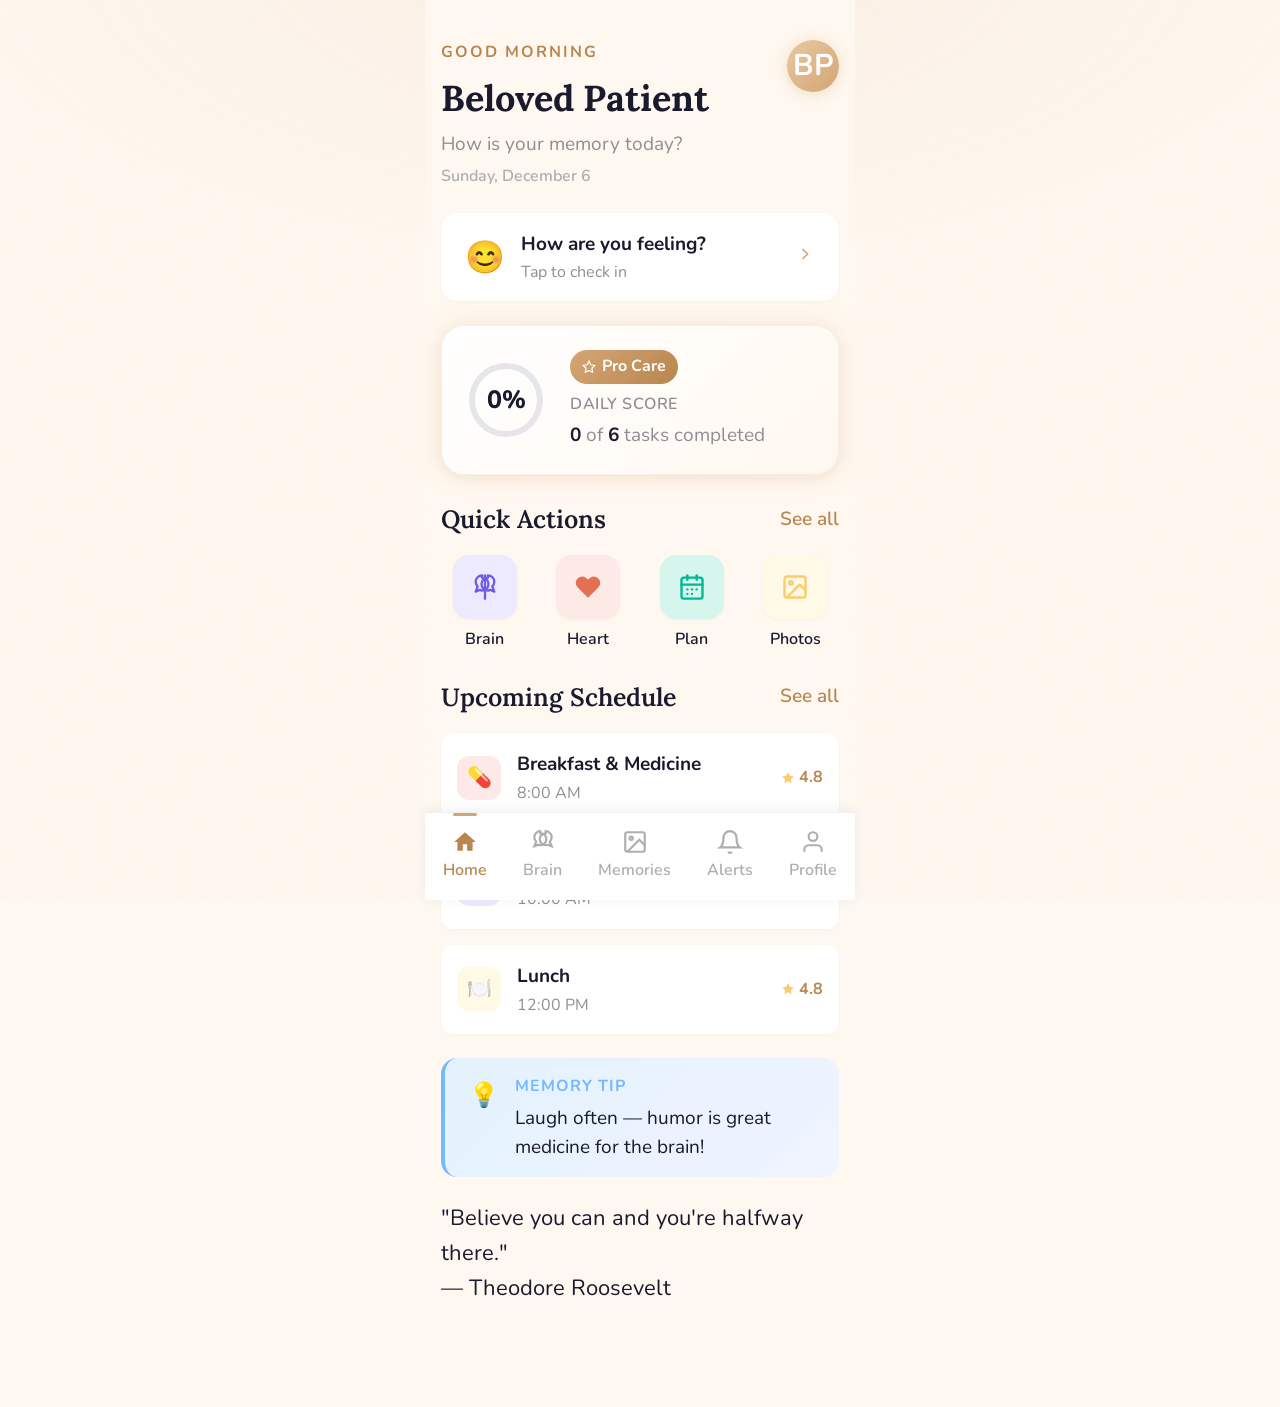
==== commit 7fe9336d: "v0.3" ====
--- a/dashboard.html
+++ b/dashboard.html
@@ -31,13 +31,12 @@
         src="/assets/icons/aurea.png"
         alt="Aurea"
         style="
-          width: 64px;
-          height: 64px;
+          width: 96px;
+          height: 96px;
           border-radius: 16px;
           margin-bottom: 12px;
         "
       />
-      <div class="logo">Aurea</div>
       <div class="spinner"></div>
     </div>
 
--- a/assets/css/style.css
+++ b/assets/css/style.css
@@ -82,13 +82,13 @@
   /* Typography */
   --font-family: 'Nunito', -apple-system, BlinkMacSystemFont, 'Segoe UI', sans-serif;
   --font-display: 'Lora', Georgia, 'Times New Roman', serif;
-  --font-size-xs: 0.7rem;      /* 14px */
-  --font-size-sm: 0.8rem;      /* 16px */
-  --font-size-base: 1rem;      /* 20px */
-  --font-size-lg: 1.1rem;      /* 22px */
-  --font-size-xl: 1.3rem;      /* 26px */
-  --font-size-2xl: 1.5rem;     /* 30px */
-  --font-size-3xl: 1.9rem;     /* 38px */
+  --font-size-xs: 0.8rem;      /* 16px */
+  --font-size-sm: 0.95rem;     /* 19px */
+  --font-size-base: 1.1rem;    /* 22px */
+  --font-size-lg: 1.25rem;     /* 25px */
+  --font-size-xl: 1.5rem;      /* 30px */
+  --font-size-2xl: 1.8rem;     /* 36px */
+  --font-size-3xl: 2.2rem;     /* 44px */
 
   /* Transitions */
   --transition-fast: 150ms ease;
